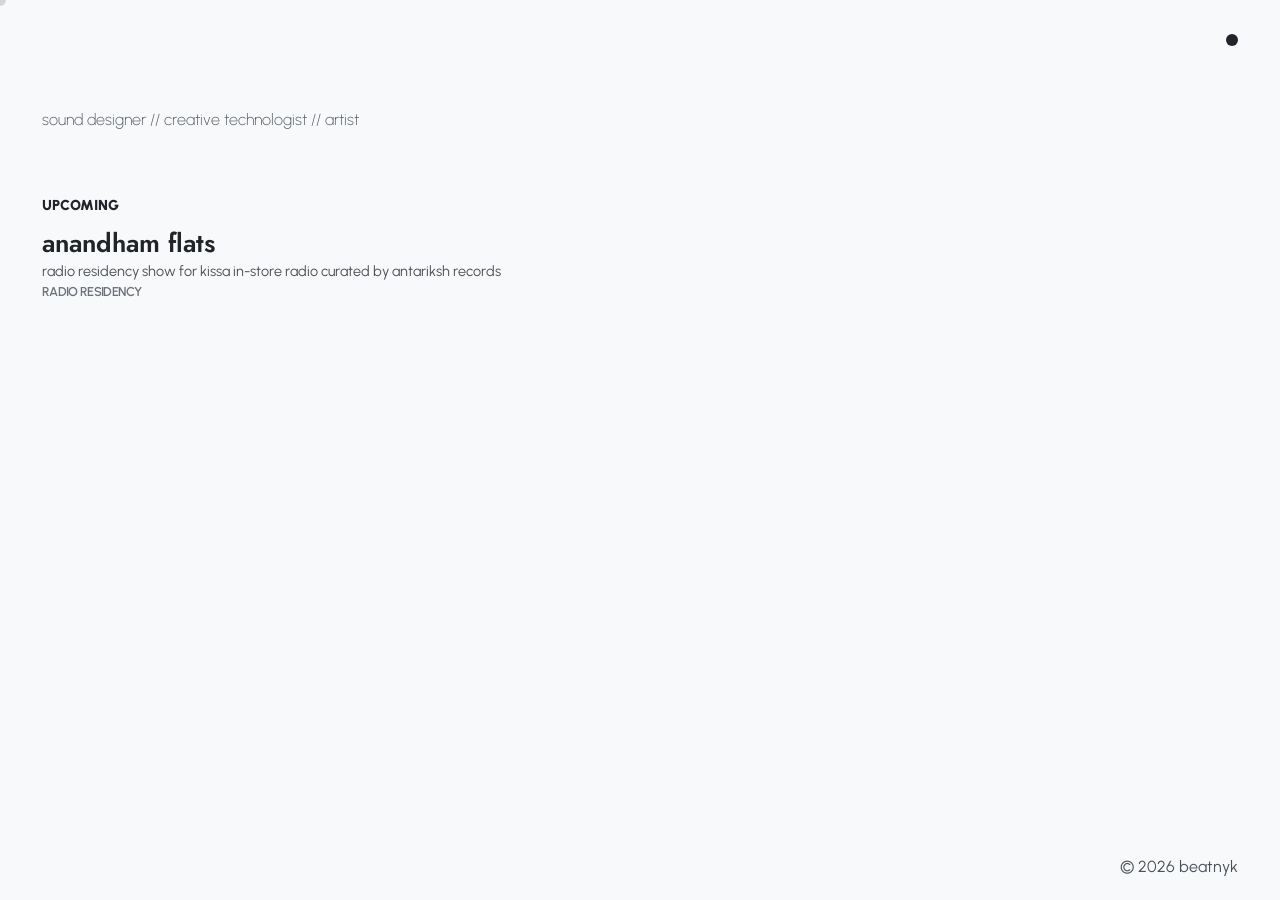
==== index.html @ 481b75b5 "Fresh start portfolio upload" ====
<!DOCTYPE html>
<html lang="en">
<head>
    <meta charset="UTF-8">
    <meta name="viewport" content="width=device-width, initial-scale=1.0">
    <title>beatnyk | sound artist</title>
    <link rel="icon" type="image/png" href="favicon.png">    
    
    <link rel="preconnect" href="https://fonts.googleapis.com">
    <link rel="preconnect" href="https://fonts.gstatic.com" crossorigin>
    <link href="https://fonts.googleapis.com/css2?family=Jost:ital,wght@0,100..900;1,100..900&family=Urbanist:wght@300;400;500;600&display=swap" rel="stylesheet">
    <link href="style.css" rel="stylesheet">
</head>
<body>

    <div class="cursor"></div>

    <div class="hover-preview-box" id="hoverPreview"></div>

    <div class="loader" id="loader">
        <svg class="loader-circle" viewBox="0 0 100 100">
            <circle class="loader-bg" cx="50" cy="50" r="45"></circle>
            <circle class="loader-progress" id="loaderProgress" cx="50" cy="50" r="45"></circle>
        </svg>
        <div class="loader-text" id="loaderText">0</div>
    </div>

    <header class="site-header">
        <div class="brand-container">
            <h1 class="brand-logo" id="brandLogo">beatnyk</h1>
        </div>
        <button class="menu-dot" id="menuDot" aria-label="Toggle menu"></button>
    </header>

    <nav class="side-menu" id="sideMenu">
        <ul class="menu-list">
            <li><a href="#home" data-section="0">home</a></li>
            <li><a href="#about" data-section="1">about</a></li>
            <li><a href="#work" data-section="2">work</a></li>
            <li><a href="#lab" data-section="3">lab</a></li>
            <li><a href="#contact" data-section="4">contact</a></li>
        </ul>
    </nav>

    <div class="site-pusher" id="sitePusher">
        <div class="horizontal-container" id="horizontalContainer">
            
            <section class="section hero-section" id="section-home">
                <div class="section-content">
                    <div class="hero-content">
                        <div class="hero-top-info">
                            <div class="hero-subtitle">sound designer // creative technologist // artist</div>
                            <div class="hero-projects">
                                <span class="project-label" id="projectLabel">current</span>
                                <div class="project-items" id="projectItems"></div>
                            </div>
                        </div>
                        <h2 class="hero-title" id="heroTitle">beatnyk</h2>
                    </div>
                </div>
            </section>

            <section class="section about-section" id="section-about">
                <div class="section-content">
                    <div class="about-layout">
                        <div class="about-sidebar">
                            <h2 class="section-header" id="aboutTitle">about me</h2>
                        </div>
                        <div class="about-content-scroll">
                            <div class="about-text" id="aboutText"></div>
                        </div>
                    </div>
                </div>
            </section>

            <section class="section work-section" id="section-work">
                <div class="section-content work-content">
                    <h2 class="section-header work-section-title" id="workTitle">work</h2>

                    <div class="work-view-toggle" id="workViewToggle">
                        <span class="toggle-label active" id="labelList">list</span>
                        <label class="uiverse-switch">
                            <input type="checkbox" id="viewToggleCheckbox">
                            <span class="uiverse-slider"></span>
                        </label>

                        <span class="toggle-label" id="labelMindmap">mind map</span>
                    </div>

                    <div class="work-categories-view" id="workCategoriesView">
                        <div class="work-cats-hero" id="workCatsHero"></div>
                        <div class="work-results-panel" id="workResultsPanel">
                            <div class="work-results-header">
                                <span class="results-count" id="resultsCount"></span>
                                <button class="clear-filters-btn" id="clearFiltersBtn">clear all</button>
                            </div>
                            <div class="work-results-scroll" id="workResultsScroll">
                                <div class="work-results-list" id="workResultsList"></div>
                            </div>
                        </div>
                    </div>

                    <!-- MIND MAP VIEW (all projects) -->
                    <div class="work-mindmap-view" id="workMindmapView">
                        <svg class="mindmap-svg" id="mindmapSvg" aria-label="Project mind map"></svg>
                    </div>
                </div>
            </section>

            <section class="section lab-section" id="section-lab">
                <div class="section-content">
                    <div class="lab-header">
                        <h2 class="section-header" id="labTitle">lab</h2>
                        <div class="lab-filters" id="labFilterGroup"></div>
                    </div>

                    <div class="lab-layout">
                        <div class="lab-list-container" id="labScrollContainer">
                            <div class="lab-list" id="labList"></div>
                        </div>

                        <div class="lab-philosophy">
                            <h3 class="sidebar-header">my practice and philosophy</h3>
                            <div class="philosophy-text">
                                <p>
                                    As a facilitator, my practice is rooted in demystifying technology and fostering creative agency. I believe in open source knowledge, communal learning, and the power of code as a medium for artistic expression.
                                </p>
                                <p>
                                    My workshops function as temporary autonomous labs where sound, code, and noise intersect to create new dialogues.
                                </p>
                            </div>
                        </div>
                    </div>
                </div>
            </section>

            <section class="section contact-section" id="section-contact">
                <div class="section-content">
                    <div class="contact-layout">
                        <h2 class="contact-title" id="contactTitle">
                            stay<br>connected
                        </h2>
                        
                        <div class="contact-right">
                            <div class="contact-email-box">
                                <a href="mailto:beatnyk@proton.me" class="email-link-large">beatnyk@proton.me</a>
                            </div>
                            
                            <ul class="social-list">
                                <li><a href="https://instagram.com/beatnyk" target="_blank" rel="noopener noreferrer">instagram</a></li>
                                <li><a href="https://mastodon.social/@beatnyk" target="_blank" rel="noopener noreferrer">mastodon</a></li>
                                <li><a href="https://soundcloud.com/b3atnyk" target="_blank" rel="noopener noreferrer">soundcloud</a></li>
                                <li><a href="https://www.youtube.com/@beatnyk" target="_blank" rel="noopener noreferrer">youtube</a></li>
                                <li><a href="https://www.twitch.tv/beatnyk" target="_blank" rel="noopener noreferrer">twitch</a></li>
                            </ul>
                        </div>
                    </div>
                </div>
            </section>

        </div>
    </div>

    <div class="project-detail-overlay" id="projectDetailOverlay">
        <button class="close-detail-btn" id="closeDetailBtn">close [x]</button>
        <div class="detail-content-layout">
            <div class="detail-sidebar">
                <h3 class="sidebar-header" id="detailYear">2025</h3>
                <div class="detail-categories" id="detailCategories">performance</div>
                <div class="detail-events-sidebar" id="detailEventsSidebar"></div>
            </div>
            <div class="detail-main">
                <h2 class="detail-title" id="detailTitle">Project Title</h2>
                <div class="detail-meta-info">
                    <span id="detailOrg"></span> | <span id="detailLoc"></span>
                </div>
                <div class="detail-body" id="detailBody"></div>
            </div>
        </div>
    </div>

    <footer class="site-footer">
        <span class="footer-text">© 2026 beatnyk</span>
    </footer>

    <script src="script.js"></script>
</body>
</html>
---- style.css ----
/* RESET */
* {
    margin: 0;
    padding: 0;
    box-sizing: border-box;
    cursor: none;
}

:root {
    --bg-color: #f8f9faff;
    --text-main: #212529ff;
    --text-sub: #495057ff;
    --accent-gray: #dee2e6ff;
    --black: #212529ff;

    /* GOLDEN RATIO SCALING */
    --phi: 1.618;
    --base-unit: 1rem;

    --space-xs: calc(var(--base-unit) / var(--phi));
    --space-sm: var(--base-unit);
    --space-md: calc(var(--base-unit) * var(--phi));
    --space-lg: calc(var(--space-md) * var(--phi));
    --space-xl: calc(var(--space-lg) * var(--phi));
    --space-xxl: calc(var(--space-xl) * var(--phi));
}

html, body {
    width: 100%;
    height: 100%;
    overflow: hidden;
    font-family: 'Urbanist', sans-serif;
    background: var(--bg-color);
    color: var(--text-main);
}

/* FOCUS */
:focus-visible {
    outline: 2px solid var(--text-main);
    outline-offset: 2px;
}

/* CURSOR */
.cursor {
    position: fixed;
    width: 12px; height: 12px;
    border-radius: 50%;
    background: var(--black);
    pointer-events: none;
    z-index: 99999;
    mix-blend-mode: difference;
    transform: translate(-50%, -50%);
    transition: transform 0.2s ease, opacity 0.8s;
}
.cursor.hover { transform: translate(-50%, -50%) scale(2.5); opacity: 0.2; }

/* LOADER */
.loader {
    position: fixed; top: 0; left: 0; width: 100%; height: 100%;
    background: var(--bg-color);
    z-index: 10000;
    display: flex; align-items: center; justify-content: center;
    transition: opacity 0.8s ease, visibility 0.8s ease;
}
.loader.hidden { opacity: 0; visibility: hidden; }
.loader-circle { width: 150px; height: 150px; }
.loader-circle circle { fill: none; stroke-width: 0.1; }
.loader-bg { stroke: var(--accent-gray); }
.loader-progress { stroke: var(--text-main); }
.loader-text {
    position: absolute; top: 50%; left: 50%;
    transform: translate(-50%, -50%);
    color: var(--text-main);
    font-family: 'Jost', sans-serif;
    font-size: 1rem; font-weight: 400;
}

/* HEADER */
.site-header {
    position: fixed; top: 0; left: 0; right: 0; height: 80px;
    padding: 0 var(--space-lg);
    display: flex; justify-content: space-between; align-items: center;
    z-index: 1000; pointer-events: none; color: var(--text-main);
}
.brand-container { pointer-events: auto; }
.brand-logo {
    font-family: 'Jost', sans-serif; font-size: calc(1rem * var(--phi));
    font-weight: 800; letter-spacing: -0.02em;
    cursor: pointer; min-width: 80px;
    opacity: 0; /* Hidden by default on Hero */
    transition: opacity 0.5s ease;
}
/* Utility to show logo on other pages */
.brand-logo.visible { opacity: 1; }

.menu-dot {
    width: 12px; height: 12px; border-radius: 50%;
    background: var(--text-main); border: none;
    transition: transform 0.1s ease; pointer-events: auto;
}
.menu-dot:hover { transform: scale(2.5); }
.menu-dot.active { background: var(--bg-color); border: 1px solid var(--text-main); }

/* SIDE MENU */
.side-menu {
    position: fixed; top: 0; right: 0; width: 300px; height: 100vh;
    background: var(--bg-color); z-index: 900;
    display: flex; align-items: center; justify-content: center;
    transform: translateX(100%);
    border-left: none;
    transition: transform 0.8s cubic-bezier(0.19, 1, 0.22, 1);
}
.side-menu.active { transform: translateX(0); }
.menu-list { list-style: none; }
.menu-list li { margin: var(--space-sm) 0; }
.menu-list a {
    font-family: 'Urbanist', sans-serif; font-size: calc(1rem * var(--phi));
    font-weight: 300; color: var(--text-main); text-decoration: none;
    transition: color 0.3s ease;
}
.menu-list a:hover { color: var(--text-sub); }

/* PUSHER */
.site-pusher {
    width: 100%; height: 100%;
    transition: transform 0.8s cubic-bezier(0.19, 1, 0.22, 1);
    background: var(--bg-color); position: relative; left: 0;
}
.site-pusher.menu-open { transform: translateX(-300px); }
.site-pusher.menu-open .section-content { transform: translateX(300px); width: calc(100vw - 300px); overflow: hidden; }

/* HORIZONTAL CONTAINER */
.horizontal-container {
    display: flex; width: 500vw; height: 100vh;
    will-change: transform; transition: transform 1.2s cubic-bezier(0.25, 1, 0.5, 1);
}
.section {
    width: 100vw; height: 100vh;
    position: relative; overflow: hidden; background: var(--bg-color);
}
.section-content {
    width: 100%; height: 100%;
    padding: var(--space-xxl) var(--space-lg) var(--space-xl);
    display: flex; flex-direction: column;
    transition: transform 0.8s cubic-bezier(0.19, 1, 0.22, 1), width 0.8s cubic-bezier(0.19, 1, 0.22, 1);
}

/* TYPOGRAPHY UTILS */
.sidebar-header {
    font-family: 'Jost', sans-serif; font-weight: 200; font-size: 2rem;
    color: var(--text-main); text-transform: lowercase;
    margin-bottom: var(--space-md);
}

/* Unified Section Headers (About, Work, Lab) */
.section-header {
    font-family: 'Jost', sans-serif;
    font-size: calc(1rem * var(--phi)); /* Consistent size */
    font-weight: 700;
    margin-bottom: var(--space-lg);
    line-height: 1;
}

/* RESPONSIVE BIG TITLES */
/* Hero "beatnyk" */
.hero-title {
    font-family: 'Jost', sans-serif;
    font-size: 30vh;
    font-weight: 900;
    line-height: 0.75;
    letter-spacing: -0.1em;
    margin-top: auto; margin-left: -10px;
    color: var(--text-main);
    white-space: nowrap; /* Prevent wrap */
}

/* Contact "stay connected" */
.contact-title {
    font-family: 'Jost', sans-serif;
    font-size: 12vw;
    font-weight: 900;
    line-height: 0.75;
    letter-spacing: -0.05em;
    color: var(--text-main);
    white-space: nowrap; /* Prevent wrap */
}

/* ANIMATION CHARS */
.hero-char, .contact-char, .chaos-char {
    display: inline-block;
    transition: opacity 0.1s, filter 0.1s, transform 0.1s;
}
.chaos-char { opacity: 1; filter: blur(0); transform: translateY(0); }
.hero-char, .contact-char { opacity: 0; filter: blur(20px); transform: translateY(20px); }

/* TextScramble dud characters */
.dud { opacity: 0.4; }

/* HERO SECTION */
.hero-content { height: 100%; display: flex; flex-direction: column; }
.hero-subtitle { font-size: 1rem; font-weight: 200; color: var(--text-sub); margin-bottom: var(--space-xl); }
.project-label { font-size: 0.9rem; font-weight: 900; color: var(--text-main); text-transform: uppercase; letter-spacing: normal; display: block; margin-bottom: var(--space-xs); }
.project-item-title { font-family: 'Jost', sans-serif; font-size: calc(1rem * var(--phi)); font-weight: 600; color: var(--text-main); }
.project-item-desc { color: var(--text-sub); font-size: 0.9rem; margin-bottom: 2px; }
.project-item-cat { font-family: 'Urbanist', sans-serif; font-size: 0.8rem; font-weight: 600; text-transform: uppercase; color: var(--text-sub); opacity: 0.8; letter-spacing: -0.05em; margin-top: 4px; }


/* ABOUT SECTION */
.about-layout { display: flex; height: 100%; gap: var(--space-xl); }
.about-sidebar { width: 150px; flex-shrink: 0; }
.about-content-scroll { flex-grow: 1; max-width: 1000px; overflow-y: auto; padding-right: var(--space-md); scrollbar-width: none; }
.about-content-scroll::-webkit-scrollbar { display: none; }
.about-text { font-size: calc(1rem * var(--phi)); line-height: var(--phi); font-weight: 100; color: var(--text-main); }
.about-text p { margin-bottom: var(--space-lg); }
.about-char { opacity: 0; transition: opacity 0.05s; }
.about-char.active { opacity: 1; }

/* WORK SECTION — Category-First Layout */
.work-content { position: relative; display: flex; flex-direction: column; overflow: hidden; }
.work-section-title { position: relative; z-index: 2; }
.work-categories-view {
    flex: 1; display: flex; flex-direction: column; overflow: hidden;
    transition: opacity 0.6s cubic-bezier(0.25, 1, 0.5, 1), transform 0.6s cubic-bezier(0.25, 1, 0.5, 1), flex 0.7s, padding 0.7s;
    transform-origin: center center;
}
.work-categories-view.zoom-out {
    opacity: 0;
    transform: scale(1.1);
    pointer-events: none;
}
/* Category Hero: big, bold, fills viewport */
.work-cats-hero {
    flex: 1;
    display: flex; flex-wrap: wrap;
    align-items: center; align-content: center; justify-content: flex-start;
    gap: 0;
    padding: var(--space-lg) var(--space-xl) var(--space-md) calc(var(--space-xxl) + var(--space-lg));
    transition: flex 0.7s cubic-bezier(0.25, 1, 0.5, 1), padding 0.7s cubic-bezier(0.25, 1, 0.5, 1);
    overflow: hidden;
    line-height: 0.85;
}
.work-content.has-results .work-cats-hero {
    flex: 0 0 35%;
    padding-top: var(--space-xl);
    padding-bottom: var(--space-md);
    align-content: flex-start; /* Stacks the shrunk text at the top cleanly */
}
.work-cat-item {
    background: none; border: none;
    font-family: 'Jost', sans-serif; font-weight: 800; line-height: 0.85;
    padding: 0 0.08em;
    cursor: pointer;
    color: var(--text-sub); /* Darker gray for better visibility */
    opacity: 0.5; /* Muted default state */
    font-size: var(--base-size); /* Links to the Javascript variable */
    transition: color 0.3s ease, transform 0.15s ease-out, opacity 0.3s ease, font-size 0.7s cubic-bezier(0.25, 1, 0.5, 1);
    user-select: none; text-transform: lowercase; will-change: transform;
}
.work-cat-item:hover { opacity: 0.8; color: var(--text-main); }
.work-cat-item.active { opacity: 1; color: var(--text-main); font-style: italic; }
.work-cat-item.dimmed { opacity: 0.15; } /* Makes dimmed items slightly more visible */

/* NEW: Smoothly scales the text down by 60% when the list opens to prevent cropping */
.work-content.has-results .work-cat-item {
    font-size: calc(var(--base-size) * 0.4);
    padding: 0.1em 0.15em; 
}

.work-cat-all {
    background: none; border: none;
    font-family: 'Jost', sans-serif; font-size: 1rem; font-weight: 300;
    letter-spacing: -0.02em;
    cursor: pointer; color: var(--text-sub); text-transform: lowercase;
    transition: color 0.3s ease;
    padding: var(--space-sm) 0.08em;
    width: 100%; text-align: left;
    display: block;
}
.work-cat-all:hover { color: var(--text-main); }

/* Results panel (slides in when filters active) */
.work-results-panel { display: flex; flex-direction: column; flex: 0; max-height: 0; overflow: hidden; transition: flex 0.7s cubic-bezier(0.25, 1, 0.5, 1), max-height 0.7s; padding: 0 var(--space-lg); min-height: 0; }
.work-content.has-results .work-results-panel { flex: 1; max-height: 100%; overflow: hidden; }
.work-results-header { display: flex; justify-content: space-between; align-items: center; padding: var(--space-xs) 0; border-top: 1px solid var(--accent-gray); margin-bottom: var(--space-xs); }
.results-count { font-family: 'Jost', sans-serif; font-size: 0.85rem; color: var(--text-sub); font-weight: 300; }
.clear-filters-btn { background: none; border: none; font-family: 'Urbanist', sans-serif; font-size: 0.8rem; color: var(--text-sub); cursor: pointer; text-transform: lowercase; transition: color 0.2s; }
.clear-filters-btn:hover { color: var(--text-main); }
.work-results-scroll { flex: 1; overflow-y: auto; scrollbar-width: none; padding-bottom: var(--space-xxl); }
.work-results-scroll::-webkit-scrollbar { display: none; }
.work-results-list { display: flex; flex-direction: column; width: 100%; }

/* View Toggle Switch (Uiverse Integration) */
.work-view-toggle { position: absolute; top: var(--space-xxl); right: var(--space-lg); z-index: 10; display: flex; align-items: center; gap: var(--space-md); }
.toggle-label { font-family: 'Urbanist', sans-serif; font-size: 0.9rem; color: var(--text-sub); transition: color 0.3s; text-transform: lowercase; pointer-events: none; }
.toggle-label.active { color: var(--text-main); font-weight: 600; }

.uiverse-switch {
  font-size: 17px;
  position: relative;
  display: inline-block;
  width: 3.5em;
  height: 2em;
}
.uiverse-switch input { opacity: 0; width: 0; height: 0; }
.uiverse-slider {
  position: absolute; cursor: pointer;
  top: 0; left: 0; right: 0; bottom: 0;
  background-color: var(--bg-color);
  border: 1px solid var(--accent-gray);
  transition: .4s cubic-bezier(0.25, 1, 0.5, 1);
  border-radius: 30px;
}
.uiverse-slider:before {
  position: absolute; content: "";
  height: 1.4em; width: 1.4em;
  border-radius: 50%;
  left: 0.25em; bottom: 0.25em;
  background-color: var(--text-sub);
  transition: .4s cubic-bezier(0.25, 1, 0.5, 1);
}
.uiverse-switch input:checked + .uiverse-slider {
  background-color: var(--text-main);
  border-color: var(--text-main);
}
.uiverse-switch input:focus + .uiverse-slider {
  box-shadow: 0 0 0 2px var(--accent-gray);
}
.uiverse-switch input:checked + .uiverse-slider:before {
  transform: translateX(1.5em);
  background-color: var(--bg-color);
}

/* Mind Map View */
.work-mindmap-view {
    position: absolute; top: 0; left: 0; width: 100%; height: 100%;
    background: var(--bg-color);
    opacity: 0; pointer-events: none; z-index: 3;
    transition: opacity 0.6s cubic-bezier(0.25, 1, 0.5, 1), transform 0.6s cubic-bezier(0.25, 1, 0.5, 1);
    transform: scale(0.9);
}
.work-mindmap-view.active { opacity: 1; pointer-events: auto; transform: scale(1); }

.mindmap-svg { width: 100%; height: 100%; display: block; }

/* SVG mind map elements */
.mindmap-link {
    fill: none; stroke: var(--accent-gray); stroke-width: 1;
    opacity: 0.5;
    transition: stroke 0.2s, opacity 0.2s, stroke-width 0.2s;
}
.mindmap-link.active { stroke: var(--text-main); opacity: 0.9; stroke-width: 1.5; }
.mindmap-link.faded { opacity: 0.06; }

.mindmap-cat-label {
    font-family: 'Jost', sans-serif; font-size: 0.78rem; font-weight: 700;
    fill: var(--text-sub); text-transform: lowercase;
    transition: fill 0.2s;
    pointer-events: none;
}
.mindmap-cat-node { cursor: pointer; }
.mindmap-cat-node.linked .mindmap-cat-label { fill: var(--text-main); }
.mindmap-cat-node.faded .mindmap-cat-label { fill: var(--accent-gray); }

.mindmap-proj-dot {
    fill: var(--text-main);
    transition: r 0.15s ease;
}
.mindmap-proj-node { cursor: pointer; }
.mindmap-proj-node:hover .mindmap-proj-dot { r: 7; }
.mindmap-proj-node.faded .mindmap-proj-dot { fill: var(--accent-gray); }

.mindmap-proj-label {
    font-family: 'Urbanist', sans-serif; font-size: 0.6rem;
    fill: var(--text-sub); pointer-events: none; transition: fill 0.2s;
}
.mindmap-proj-node:hover .mindmap-proj-label { fill: var(--text-main); }
.mindmap-proj-node.faded .mindmap-proj-label { fill: var(--accent-gray); }

/* Filter buttons (lab) */
.filter-btn { background: none; border: 1px solid transparent; border-radius: 20px; font-family: 'Urbanist', sans-serif; font-size: 0.85rem; color: var(--text-sub); cursor: pointer; padding: 5px 12px; transition: all 0.2s; }
.filter-btn:hover { color: var(--text-main); border-color: var(--accent-gray); }
.filter-btn.active { color: var(--bg-color); background: var(--text-main); border-color: var(--text-main); }

/* Redesigned List Items (Shared by Work & Lab) */
.work-item, .lab-item {
    display: grid;
    gap: var(--space-md);
    padding: var(--space-xs);
    transition: all 0.2s ease;
    align-items: center;
    cursor: pointer;
    border-bottom: none;
    width: 100%;
}

/* Layout for Work: Year | Title | Org | Loc */
.work-item { grid-template-columns: 0.5fr 2fr 1.5fr 1fr; }

/* Layout for Lab: Year | Title + Cat | Org */
.lab-item { grid-template-columns: 0.5fr 3fr 1.5fr; }

/* Hover Effect: Inverted Colors */
.work-item:hover, .lab-item:hover {
    background-color: var(--text-main);
    color: var(--bg-color);
    padding-left: var(--space-sm);
}

/* Adjust inner text colors on hover */
.work-item:hover .work-year,
.work-item:hover .work-title,
.work-item:hover .work-org,
.work-item:hover .work-loc,
.lab-item:hover .lab-year,
.lab-item:hover .lab-title,
.lab-item:hover .lab-cat,
.lab-item:hover .lab-meta,
.lab-item:hover .lab-meta-location {
    color: var(--bg-color);
    opacity: 1;
    border-color: var(--bg-color);
}

.work-year, .lab-year { font-size: 1rem; color: var(--text-sub); font-family: 'Jost', sans-serif; font-weight: 200; }
.work-title, .lab-title { font-family: 'Jost', sans-serif; font-size: 1.5rem; font-weight: 400; line-height: 1; }
.work-org, .lab-meta { font-size: 1rem; color: var(--text-sub); font-weight: 200; font-family: 'Jost', sans-serif;}
.work-loc { text-align: right; font-size: 1rem; color: var(--text-sub); opacity: 1; font-weight: 200; font-family: 'Jost', sans-serif;}

/* Specific Lab Adjustments */
.lab-title-group { display: flex; flex-direction: column; gap: 2px; }
.lab-cat {
    display: inline-block;
    font-size: 0.75rem; text-transform: lowercase;
    color: var(--text-sub); border: none;
    padding: 1px 6px; border-radius: 10px; width: fit-content;
}
.lab-meta { text-align: right; font-style: italic; }
.lab-meta-location { opacity: 0.6; }

/* HOVER PREVIEW BOX */
.hover-preview-box {
    position: fixed;
    bottom: 20px;
    right: 20px;
    padding-bottom: 40px;
    max-width: 400px;
    text-align: right;
    pointer-events: none;
    text-transform: lowercase;
    z-index: 5000;
    font-family: 'Urbanist', sans-serif;
    font-size: 1rem;
    color: var(--text-main);
    opacity: 0;
    transform: translateY(10px);
    transition: opacity 0.3s ease, transform 0.3s ease;
    background: transparent;
}
.hover-preview-box.active {
    opacity: 1;
    transform: translateY(0);
}


/* LAB SECTION (Layout) */
.lab-header { display: flex; justify-content: space-between; align-items: baseline; margin-bottom: var(--space-lg); flex-shrink: 0; }
.lab-layout { display: flex; height: 100%; width: 100%; gap: var(--space-xl); }
.lab-list-container { flex: 2; overflow-y: auto; padding-right: var(--space-md); padding-bottom: var(--space-xxl); scrollbar-width: none; }
.lab-list-container::-webkit-scrollbar { display: none; }
.lab-list { display: flex; flex-direction: column; width: 100%; }

/* Lab Philosophy */
.lab-philosophy { flex: 1; padding-left: var(--space-md); display: flex; flex-direction: column; }
.philosophy-text {font-size: 1rem; line-height: var(--phi); font-weight: 100; color: var(--text-main); max-width: 400px; text-transform: lowercase;}
.philosophy-text p { margin-bottom: var(--space-md); }

/* DETAIL OVERLAY */
.project-detail-overlay { position: fixed; top: 0; left: 0; width: 100%; height: 100%; background: var(--bg-color); z-index: 1100; transform: translateY(100%); transition: transform 0.6s cubic-bezier(0.25, 1, 0.5, 1); display: flex; flex-direction: column; padding: var(--space-xxl) var(--space-lg) var(--space-lg); }
.project-detail-overlay.active { transform: translateY(0); }
.close-detail-btn { position: absolute; top: var(--space-xxl); right: var(--space-lg); background: none; border: none; font-family: 'Urbanist', sans-serif; font-size: 0.9rem; color: var(--text-main); cursor: pointer; text-transform: uppercase; }
.detail-content-layout { display: flex; height: 100%; gap: var(--space-xl); margin-top: var(--space-lg); }
.detail-sidebar { width: 200px; flex-shrink: 0; border-right: 1px solid var(--accent-gray); }
.detail-categories { margin-top: var(--space-xs); color: var(--text-sub); font-size: 0.9rem; line-height: 1.5; }
.detail-meta-info { margin-bottom: var(--space-md); color: #888; }
.detail-main { flex-grow: 1; overflow-y: auto; padding-right: var(--space-md); }
.detail-title { font-family: 'Jost', sans-serif; font-size: calc(1rem * var(--phi) * var(--phi)); font-weight: 300; margin-bottom: var(--space-md); line-height: 1; }
.detail-body { font-size: 1.1rem; line-height: var(--phi); color: var(--text-main); max-width: 800px; }
.detail-media-container { margin: var(--space-lg) 0; width: 100%; display: flex; flex-direction: column; gap: var(--space-md); }
.detail-media-img { width: 100%; max-width: 800px; height: auto; display: block; }
.detail-media-embed { width: 100%; max-width: 800px; aspect-ratio: 16 / 9; }
.detail-media-audio { aspect-ratio: auto; height: 166px; }
.detail-link-btn {
    display: inline-block;
    margin: var(--space-md) 0;
    padding: var(--space-xs) var(--space-md);
    font-family: 'Urbanist', sans-serif;
    font-size: 0.9rem;
    text-transform: lowercase;
    text-decoration: none;
    color: var(--bg-color);
    background: var(--text-main);
    border: 1px solid var(--text-main);
    transition: all 0.2s ease;
}
.detail-link-btn:hover { color: var(--text-main); background: transparent; }

/* DETAIL EVENTS */
.detail-events-sidebar { margin-top: var(--space-lg); }
.events-sidebar-title { font-family: 'Jost', sans-serif; font-size: 0.85rem; font-weight: 600; text-transform: lowercase; margin-bottom: var(--space-sm); color: var(--text-main); }
.event-sidebar-item { margin-bottom: var(--space-sm); padding-bottom: var(--space-xs); border-bottom: 1px solid var(--accent-gray); }
.event-sidebar-year { font-family: 'Jost', sans-serif; font-size: 0.85rem; font-weight: 600; }
.event-sidebar-name { font-size: 0.8rem; color: var(--text-main); }
.event-sidebar-org, .event-sidebar-place { font-size: 0.75rem; color: var(--text-sub); }
.detail-event-block { margin-top: var(--space-lg); padding-top: var(--space-md); border-top: 1px solid var(--accent-gray); }
.detail-event-title { font-family: 'Jost', sans-serif; font-size: 1.2rem; font-weight: 500; margin-bottom: var(--space-xs); }
.detail-event-meta { font-size: 0.9rem; color: var(--text-sub); margin-bottom: var(--space-sm); }

/* CONTACT */
.contact-layout { height: 100%; position: relative; display: flex; flex-direction: row; justify-content: space-between; }
.contact-right { display: flex; flex-direction: column; justify-content: space-between; align-items: flex-end; height: 100%; padding-bottom: var(--space-xs); }
.contact-email-box { margin-top: var(--space-xs); }
.email-link-large { font-family: 'Jost', sans-serif; font-size: calc(1rem * var(--phi) * var(--phi)); color: var(--text-main); text-decoration: none; font-weight: 300; transition: opacity 0.3s; }
.email-link-large:hover { opacity: 0.5; }
.social-list { list-style: none; text-align: right; }
.social-list li { margin-top: 5px; }
.social-list a { font-family: 'Urbanist', sans-serif; font-size: calc(0.5rem * var(--phi) * var(--phi)); color: var(--text-main); text-decoration: none; text-transform: lowercase; transition: opacity 0.3s; }
.social-list a:hover { opacity: 0.5; }

/* FOOTER */
.site-footer { position: fixed; bottom: 0; left: 0; right: 0; height: var(--space-xl); padding: 0 var(--space-lg); display: flex; align-items: center; justify-content: flex-end; pointer-events: none; color: var(--text-sub); z-index: 1000; }

/* RESPONSIVE — TABLET */
@media (min-width: 769px) and (max-width: 1024px) {
    .section-content { padding: var(--space-xl) var(--space-md) var(--space-lg); }
    .work-cats-hero { padding-left: var(--space-xl); }
    .work-item { grid-template-columns: 0.5fr 1.5fr 1fr 1fr; }
    .lab-philosophy { flex: 0.8; }
    .lab-layout { gap: var(--space-md); }
}

/* RESPONSIVE — MOBILE */
@media (max-width: 768px) {
    .horizontal-container { width: 500vw; }
    .section-content { padding: 80px 20px 60px; }

    /* Adjust for mobile screens */
    .hero-title { font-size: 20vw; white-space: normal; line-height: 0.8; }
    .contact-title { font-size: 18vw; white-space: normal; line-height: 0.8; }

    .about-layout, .detail-content-layout, .lab-layout { flex-direction: column; gap: var(--space-md); }
    .about-sidebar, .detail-sidebar { width: 100%; border-right: none; border-bottom: 1px solid var(--accent-gray); padding-bottom: var(--space-xs); }

    /* Work: categories as medium text on mobile */
    .work-cats-hero { padding: 80px 20px var(--space-sm) 20px; }
    .work-cat-item { font-size: clamp(1.4rem, 7vw, 3rem) !important; }
    .work-mindmap-view { display: none; }
    .work-cat-all { display: none; }

    .work-item { grid-template-columns: 1fr; gap: 5px; padding: var(--space-sm) 0; }
    /* Mobile Lab Item */
    .lab-item { grid-template-columns: 1fr; gap: 5px; padding: var(--space-sm) 0; }
    .lab-meta { text-align: left; }

    .lab-philosophy { padding-left: 0; border-top: 1px solid var(--accent-gray); padding-top: var(--space-sm); }

    .site-pusher.menu-open { transform: translateX(-80%); }
    .site-pusher.menu-open .section-content { transform: translateX(0); width: 100%; opacity: 0.3; }

    .cursor { display: none; }
    * { cursor: auto; }

    .contact-layout { flex-direction: column; }
    .contact-right { align-items: flex-start; margin-top: var(--space-lg); height: auto; gap: var(--space-lg); }
    .social-list { text-align: left; }
}
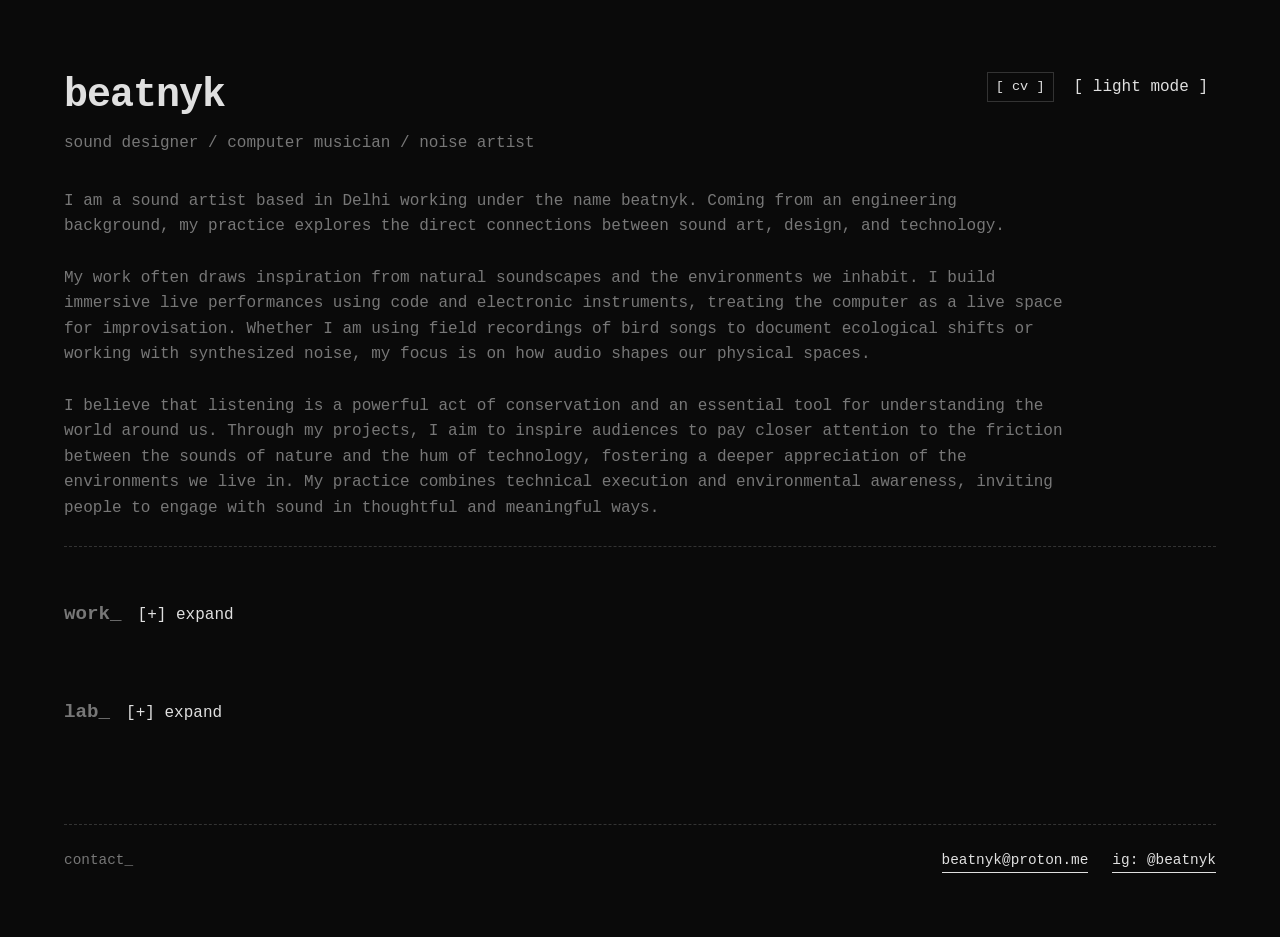
==== commit 260809f1: "deploy: replace old site with brutalist portfolio index and json architecture" ====
--- a/index.html
+++ b/index.html
@@ -3,186 +3,320 @@
 <head>
     <meta charset="UTF-8">
     <meta name="viewport" content="width=device-width, initial-scale=1.0">
-    <title>beatnyk | sound artist</title>
-    <link rel="icon" type="image/png" href="favicon.png">    
-    
-    <link rel="preconnect" href="https://fonts.googleapis.com">
-    <link rel="preconnect" href="https://fonts.gstatic.com" crossorigin>
-    <link href="https://fonts.googleapis.com/css2?family=Jost:ital,wght@0,100..900;1,100..900&family=Urbanist:wght@300;400;500;600&display=swap" rel="stylesheet">
-    <link href="style.css" rel="stylesheet">
+    <title>beatnyk — index</title>
+    <link rel="icon" type="image/png" href="favicon.png">
+    <style>
+        :root {
+            --bg: #0a0a0a;
+            --fg: #e0e0e0;
+            --sub: #777;
+            --border: #333;
+        }
+
+        body.light-mode {
+            --bg: #f4f4f0;
+            --fg: #111111;
+            --sub: #555;
+            --border: #ccc;
+        }
+        
+        * { box-sizing: border-box; margin: 0; padding: 0; }
+        
+        body {
+            background: var(--bg);
+            color: var(--fg);
+            font-family: 'Courier New', Courier, monospace;
+            line-height: 1.6;
+            transition: background 0.2s, color 0.2s;
+        }
+
+        .container {
+            width: 90%; 
+            max-width: 1400px; 
+            margin: 0 auto;
+            padding: 2rem 0;
+            display: flex;
+            flex-direction: column;
+            min-height: 100vh;
+        }
+
+        @media (min-width: 600px) {
+            .container { padding: 4rem 0; }
+        }
+
+        header {
+            margin-bottom: 3rem;
+            border-bottom: 1px dashed var(--border);
+            padding-bottom: 1.5rem;
+        }
+
+        .header-top {
+            display: flex;
+            flex-direction: column;
+            align-items: flex-start;
+            margin-bottom: 2rem;
+        }
+        
+        @media (min-width: 600px) {
+            .header-top {
+                flex-direction: row;
+                justify-content: space-between;
+                align-items: flex-start;
+            }
+        }
+
+        .header-titles { margin-bottom: 1rem; }
+        @media (min-width: 600px) { .header-titles { margin-bottom: 0; } }
+
+        h1 { font-size: 2.5rem; font-weight: bold; margin-bottom: 0.2rem; letter-spacing: -1px; }
+        .subtitle { font-size: 1rem; color: var(--sub); text-transform: lowercase; }
+
+        .header-actions {
+            display: flex;
+            gap: 0.75rem;
+            margin-top: 0.5rem;
+        }
+
+        .section-header {
+            display: flex;
+            align-items: baseline;
+            gap: 1rem;
+            margin-bottom: 1.5rem;
+        }
+
+        h2 { font-size: 1.2rem; font-weight: bold; text-transform: lowercase; color: var(--sub); }
+        
+        a, button.header-btn, span.toggle-btn {
+            color: var(--fg);
+            text-decoration: none;
+            cursor: pointer;
+            background: none;
+            border: none;
+            font-family: inherit;
+            font-size: inherit;
+        }
+        
+        a { border-bottom: 1px solid var(--fg); }
+        a:hover, button.header-btn:hover, span.toggle-btn:hover, footer a:hover { background: var(--fg); color: var(--bg); }
+
+        .header-btn {
+            font-size: 0.85rem;
+            border: 1px solid var(--border);
+            padding: 0.2rem 0.5rem;
+            border-bottom: 1px solid var(--border);
+        }
+        
+        a.header-btn:hover { border-color: var(--fg); }
+
+        .about-text {
+            font-size: 1rem;
+            white-space: pre-wrap;
+            color: var(--sub);
+            max-width: 1000px; 
+        }
+
+        main { flex-grow: 1; }
+        
+        section { margin-bottom: 4rem; }
+
+        .section-content { display: none; }
+        .section-content.active { display: block; }
+
+        .item { margin-bottom: 2rem; }
+        
+        .item-header {
+            display: flex;
+            flex-direction: column;
+            margin-bottom: 0.25rem;
+        }
+
+        @media (min-width: 600px) {
+            .item-header {
+                flex-direction: row;
+                justify-content: space-between;
+                align-items: baseline;
+            }
+        }
+
+        .item-title { font-size: 1.1rem; font-weight: bold; }
+        .item-meta { font-size: 0.9rem; color: var(--sub); margin-top: 0.2rem; }
+        
+        @media (min-width: 600px) {
+            .item-meta { margin-top: 0; text-align: right; }
+        }
+
+        .item-short-desc { font-size: 0.95rem; margin-top: 0.25rem; max-width: 1100px; }
+        
+        .toggle-btn {
+            font-size: 0.85rem;
+            color: var(--sub);
+            margin-top: 0.5rem;
+            display: inline-block;
+        }
+
+        .item-full-desc {
+            display: none;
+            margin-top: 1rem;
+            padding-left: 1rem;
+            border-left: 1px solid var(--border);
+            font-size: 0.95rem;
+            color: var(--sub);
+            max-width: 1100px;
+        }
+
+        .item-full-desc.active { display: block; }
+        .item-full-desc p { margin-bottom: 0.75rem; }
+        .item-full-desc a { border-bottom: 1px dotted var(--sub); }
+
+        .sys-msg { color: #ff3333; font-size: 0.85rem; }
+
+        footer {
+            margin-top: 2rem;
+            padding-top: 1.5rem;
+            border-top: 1px dashed var(--border);
+            font-size: 0.9rem;
+        }
+
+        .footer-content {
+            display: flex;
+            flex-direction: column;
+            gap: 1rem;
+        }
+
+        @media (min-width: 600px) {
+            .footer-content {
+                flex-direction: row;
+                justify-content: space-between;
+                align-items: baseline;
+            }
+        }
+
+        .footer-links {
+            display: flex;
+            gap: 1.5rem;
+        }
+    </style>
 </head>
 <body>
 
-    <div class="cursor"></div>
-
-    <div class="hover-preview-box" id="hoverPreview"></div>
-
-    <div class="loader" id="loader">
-        <svg class="loader-circle" viewBox="0 0 100 100">
-            <circle class="loader-bg" cx="50" cy="50" r="45"></circle>
-            <circle class="loader-progress" id="loaderProgress" cx="50" cy="50" r="45"></circle>
-        </svg>
-        <div class="loader-text" id="loaderText">0</div>
+    <div class="container">
+        <header>
+            <div class="header-top">
+                <div class="header-titles">
+                    <h1>beatnyk</h1>
+                    <p class="subtitle">sound designer / computer musician / noise artist</p>
+                </div>
+                <div class="header-actions">
+                    <a href="https://drive.google.com/file/d/124kzdTUTpUBHeZSzpafFI2jsH_EelffT/view?usp=sharing" target="_blank" class="header-btn" rel="noopener noreferrer">[ cv ]</a>
+                    <button class="header-btn" onclick="toggleTheme()" id="theme-btn">[ light mode ]</button>
+                </div>
+            </div>
+            <div id="about-container" class="about-text">loading sys_data...</div>
+        </header>
+        
+        <main>
+            <section>
+                <div class="section-header">
+                    <h2>work_</h2>
+                    <span class="toggle-btn" onclick="toggleSection('work-container', this)">[+] expand</span>
+                </div>
+                <div id="work-container" class="section-content"></div>
+            </section>
+            
+            <section>
+                <div class="section-header">
+                    <h2>lab_</h2>
+                    <span class="toggle-btn" onclick="toggleSection('lab-container', this)">[+] expand</span>
+                </div>
+                <div id="lab-container" class="section-content"></div>
+            </section>
+        </main>
+
+        <footer>
+            <div class="footer-content">
+                <span style="color: var(--sub);">contact_</span>
+                <div class="footer-links">
+                    <a href="mailto:beatnyk@proton.me">beatnyk@proton.me</a>
+                    <a href="https://instagram.com/beatnyk" target="_blank" rel="noopener noreferrer">ig: @beatnyk</a>
+                </div>
+            </div>
+        </footer>
     </div>
 
-    <header class="site-header">
-        <div class="brand-container">
-            <h1 class="brand-logo" id="brandLogo">beatnyk</h1>
-        </div>
-        <button class="menu-dot" id="menuDot" aria-label="Toggle menu"></button>
-    </header>
-
-    <nav class="side-menu" id="sideMenu">
-        <ul class="menu-list">
-            <li><a href="#home" data-section="0">home</a></li>
-            <li><a href="#about" data-section="1">about</a></li>
-            <li><a href="#work" data-section="2">work</a></li>
-            <li><a href="#lab" data-section="3">lab</a></li>
-            <li><a href="#contact" data-section="4">contact</a></li>
-        </ul>
-    </nav>
-
-    <div class="site-pusher" id="sitePusher">
-        <div class="horizontal-container" id="horizontalContainer">
+    <script>
+        function toggleTheme() {
+            const body = document.body;
+            const btn = document.getElementById('theme-btn');
+            body.classList.toggle('light-mode');
+            if (body.classList.contains('light-mode')) {
+                btn.textContent = '[ dark mode ]';
+            } else {
+                btn.textContent = '[ light mode ]';
+            }
+        }
+
+        function toggleSection(id, btn) {
+            const content = document.getElementById(id);
+            if (content.classList.contains('active')) {
+                content.classList.remove('active');
+                btn.textContent = '[+] expand';
+            } else {
+                content.classList.add('active');
+                btn.textContent = '[-] close';
+            }
+        }
+
+        function toggleDesc(id) {
+            const desc = document.getElementById('desc-' + id);
+            const btn = document.getElementById('btn-' + id);
             
-            <section class="section hero-section" id="section-home">
-                <div class="section-content">
-                    <div class="hero-content">
-                        <div class="hero-top-info">
-                            <div class="hero-subtitle">sound designer // creative technologist // artist</div>
-                            <div class="hero-projects">
-                                <span class="project-label" id="projectLabel">current</span>
-                                <div class="project-items" id="projectItems"></div>
+            if (desc.classList.contains('active')) {
+                desc.classList.remove('active');
+                btn.textContent = '[+] read more';
+            } else {
+                desc.classList.add('active');
+                btn.textContent = '[-] close';
+            }
+        }
+
+        fetch('data.json')
+            .then(response => {
+                if (!response.ok) throw new Error('ERR_FILE_NOT_FOUND');
+                return response.json();
+            })
+            .then(data => {
+                document.getElementById('about-container').textContent = data.about || 'No about data found.';
+
+                const renderItems = (items, prefix) => {
+                    return (items || []).map((item, index) => {
+                        const uniqueId = `${prefix}-${index}`;
+                        const hasFullDesc = item.fullDesc && item.fullDesc.trim() !== "";
+                        
+                        return `
+                            <div class="item">
+                                <div class="item-header">
+                                    <span class="item-title">
+                                        ${item.link ? `<a href="${item.link}" target="_blank" rel="noopener noreferrer">${item.title}</a>` : item.title}
+                                    </span>
+                                    <span class="item-meta">${item.year} // ${item.org}</span>
+                                </div>
+                                <div class="item-short-desc">${item.shortDesc || ''}</div>
+                                
+                                ${hasFullDesc ? `
+                                    <span class="toggle-btn" id="btn-${uniqueId}" onclick="toggleDesc('${uniqueId}')">[+] read more</span>
+                                    <div class="item-full-desc" id="desc-${uniqueId}">${item.fullDesc}</div>
+                                ` : ''}
                             </div>
-                        </div>
-                        <h2 class="hero-title" id="heroTitle">beatnyk</h2>
-                    </div>
-                </div>
-            </section>
-
-            <section class="section about-section" id="section-about">
-                <div class="section-content">
-                    <div class="about-layout">
-                        <div class="about-sidebar">
-                            <h2 class="section-header" id="aboutTitle">about me</h2>
-                        </div>
-                        <div class="about-content-scroll">
-                            <div class="about-text" id="aboutText"></div>
-                        </div>
-                    </div>
-                </div>
-            </section>
-
-            <section class="section work-section" id="section-work">
-                <div class="section-content work-content">
-                    <h2 class="section-header work-section-title" id="workTitle">work</h2>
-
-                    <div class="work-view-toggle" id="workViewToggle">
-                        <span class="toggle-label active" id="labelList">list</span>
-                        <label class="uiverse-switch">
-                            <input type="checkbox" id="viewToggleCheckbox">
-                            <span class="uiverse-slider"></span>
-                        </label>
-
-                        <span class="toggle-label" id="labelMindmap">mind map</span>
-                    </div>
-
-                    <div class="work-categories-view" id="workCategoriesView">
-                        <div class="work-cats-hero" id="workCatsHero"></div>
-                        <div class="work-results-panel" id="workResultsPanel">
-                            <div class="work-results-header">
-                                <span class="results-count" id="resultsCount"></span>
-                                <button class="clear-filters-btn" id="clearFiltersBtn">clear all</button>
-                            </div>
-                            <div class="work-results-scroll" id="workResultsScroll">
-                                <div class="work-results-list" id="workResultsList"></div>
-                            </div>
-                        </div>
-                    </div>
-
-                    <!-- MIND MAP VIEW (all projects) -->
-                    <div class="work-mindmap-view" id="workMindmapView">
-                        <svg class="mindmap-svg" id="mindmapSvg" aria-label="Project mind map"></svg>
-                    </div>
-                </div>
-            </section>
-
-            <section class="section lab-section" id="section-lab">
-                <div class="section-content">
-                    <div class="lab-header">
-                        <h2 class="section-header" id="labTitle">lab</h2>
-                        <div class="lab-filters" id="labFilterGroup"></div>
-                    </div>
-
-                    <div class="lab-layout">
-                        <div class="lab-list-container" id="labScrollContainer">
-                            <div class="lab-list" id="labList"></div>
-                        </div>
-
-                        <div class="lab-philosophy">
-                            <h3 class="sidebar-header">my practice and philosophy</h3>
-                            <div class="philosophy-text">
-                                <p>
-                                    As a facilitator, my practice is rooted in demystifying technology and fostering creative agency. I believe in open source knowledge, communal learning, and the power of code as a medium for artistic expression.
-                                </p>
-                                <p>
-                                    My workshops function as temporary autonomous labs where sound, code, and noise intersect to create new dialogues.
-                                </p>
-                            </div>
-                        </div>
-                    </div>
-                </div>
-            </section>
-
-            <section class="section contact-section" id="section-contact">
-                <div class="section-content">
-                    <div class="contact-layout">
-                        <h2 class="contact-title" id="contactTitle">
-                            stay<br>connected
-                        </h2>
-                        
-                        <div class="contact-right">
-                            <div class="contact-email-box">
-                                <a href="mailto:beatnyk@proton.me" class="email-link-large">beatnyk@proton.me</a>
-                            </div>
-                            
-                            <ul class="social-list">
-                                <li><a href="https://instagram.com/beatnyk" target="_blank" rel="noopener noreferrer">instagram</a></li>
-                                <li><a href="https://mastodon.social/@beatnyk" target="_blank" rel="noopener noreferrer">mastodon</a></li>
-                                <li><a href="https://soundcloud.com/b3atnyk" target="_blank" rel="noopener noreferrer">soundcloud</a></li>
-                                <li><a href="https://www.youtube.com/@beatnyk" target="_blank" rel="noopener noreferrer">youtube</a></li>
-                                <li><a href="https://www.twitch.tv/beatnyk" target="_blank" rel="noopener noreferrer">twitch</a></li>
-                            </ul>
-                        </div>
-                    </div>
-                </div>
-            </section>
-
-        </div>
-    </div>
-
-    <div class="project-detail-overlay" id="projectDetailOverlay">
-        <button class="close-detail-btn" id="closeDetailBtn">close [x]</button>
-        <div class="detail-content-layout">
-            <div class="detail-sidebar">
-                <h3 class="sidebar-header" id="detailYear">2025</h3>
-                <div class="detail-categories" id="detailCategories">performance</div>
-                <div class="detail-events-sidebar" id="detailEventsSidebar"></div>
-            </div>
-            <div class="detail-main">
-                <h2 class="detail-title" id="detailTitle">Project Title</h2>
-                <div class="detail-meta-info">
-                    <span id="detailOrg"></span> | <span id="detailLoc"></span>
-                </div>
-                <div class="detail-body" id="detailBody"></div>
-            </div>
-        </div>
-    </div>
-
-    <footer class="site-footer">
-        <span class="footer-text">© 2026 beatnyk</span>
-    </footer>
-
-    <script src="script.js"></script>
+                        `;
+                    }).join('');
+                };
+
+                document.getElementById('work-container').innerHTML = renderItems(data.work, 'work');
+                document.getElementById('lab-container').innerHTML = renderItems(data.lab, 'lab');
+            })
+            .catch(error => {
+                document.getElementById('about-container').innerHTML = `<span class="sys-msg">fatal error: could not load data.json. Ensure files are served via a local web server, not directly from the file system.</span>`;
+            });
+    </script>
 </body>
 </html>
